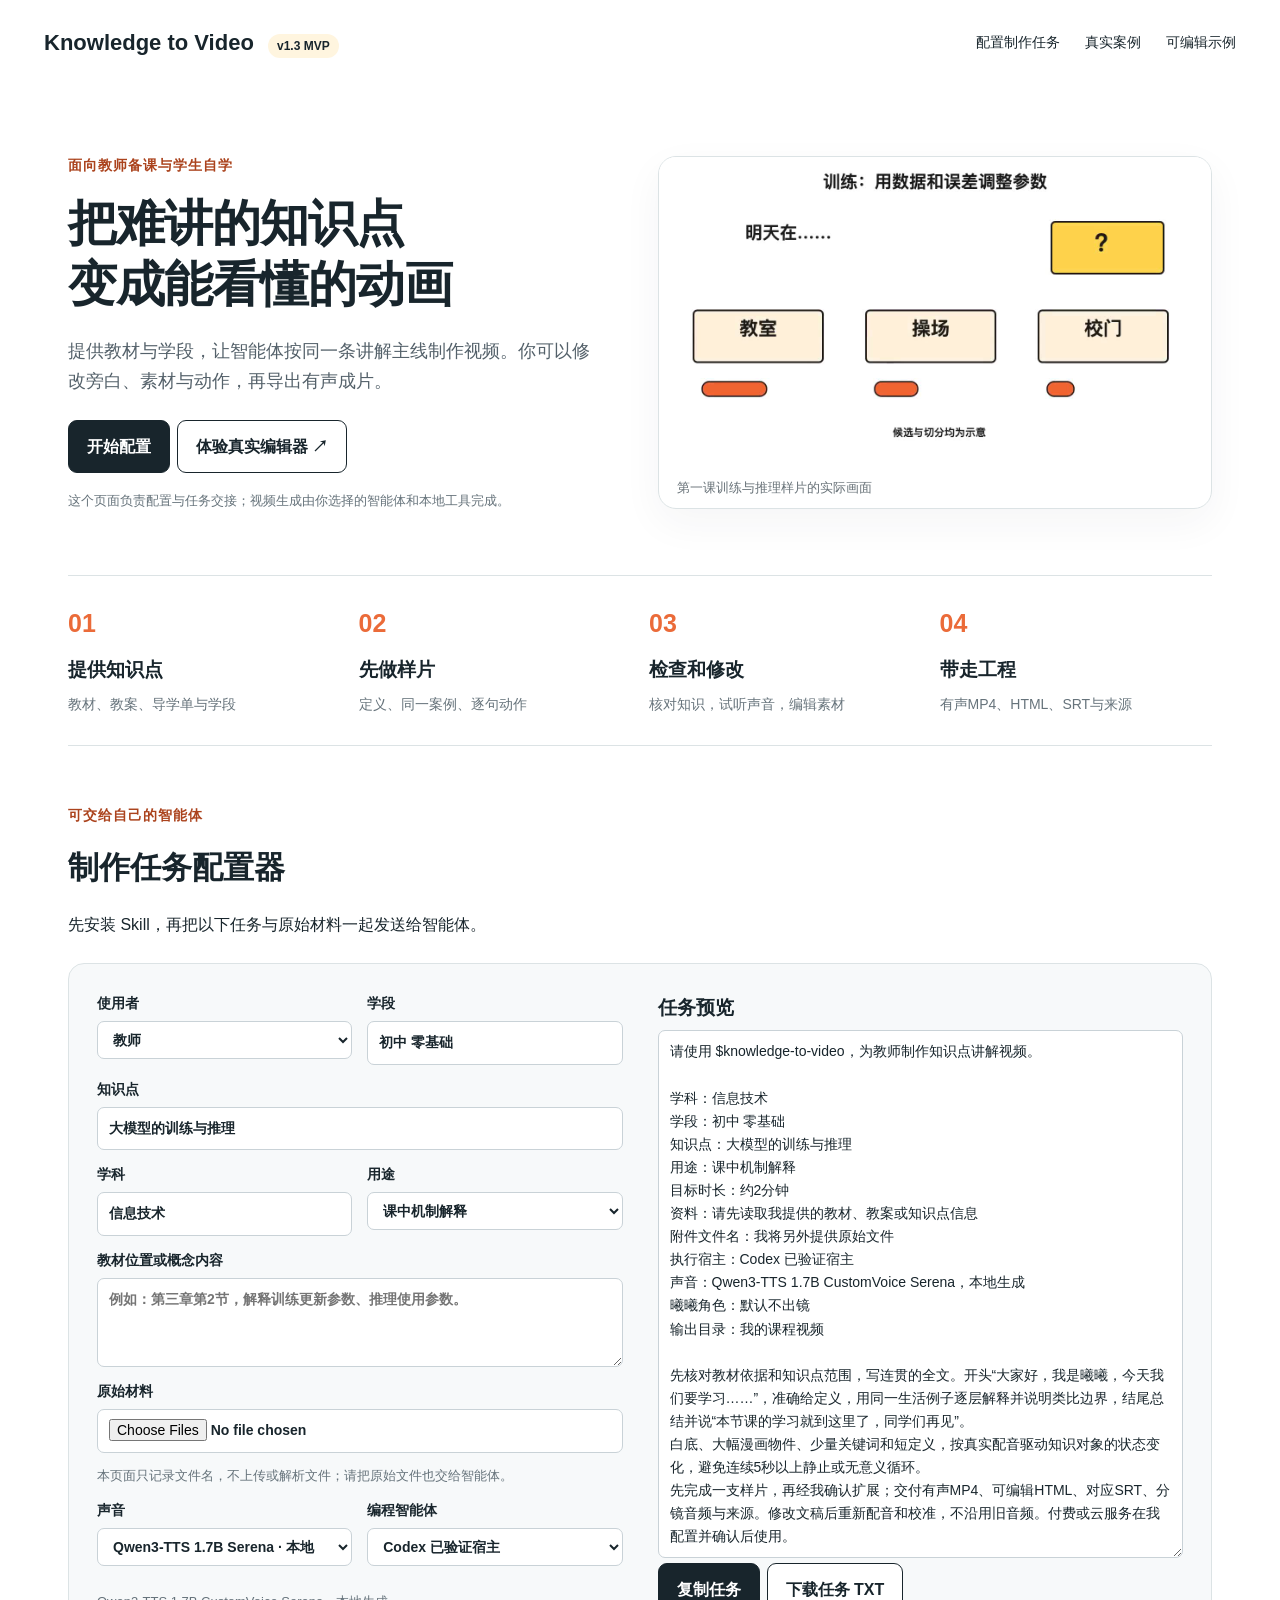
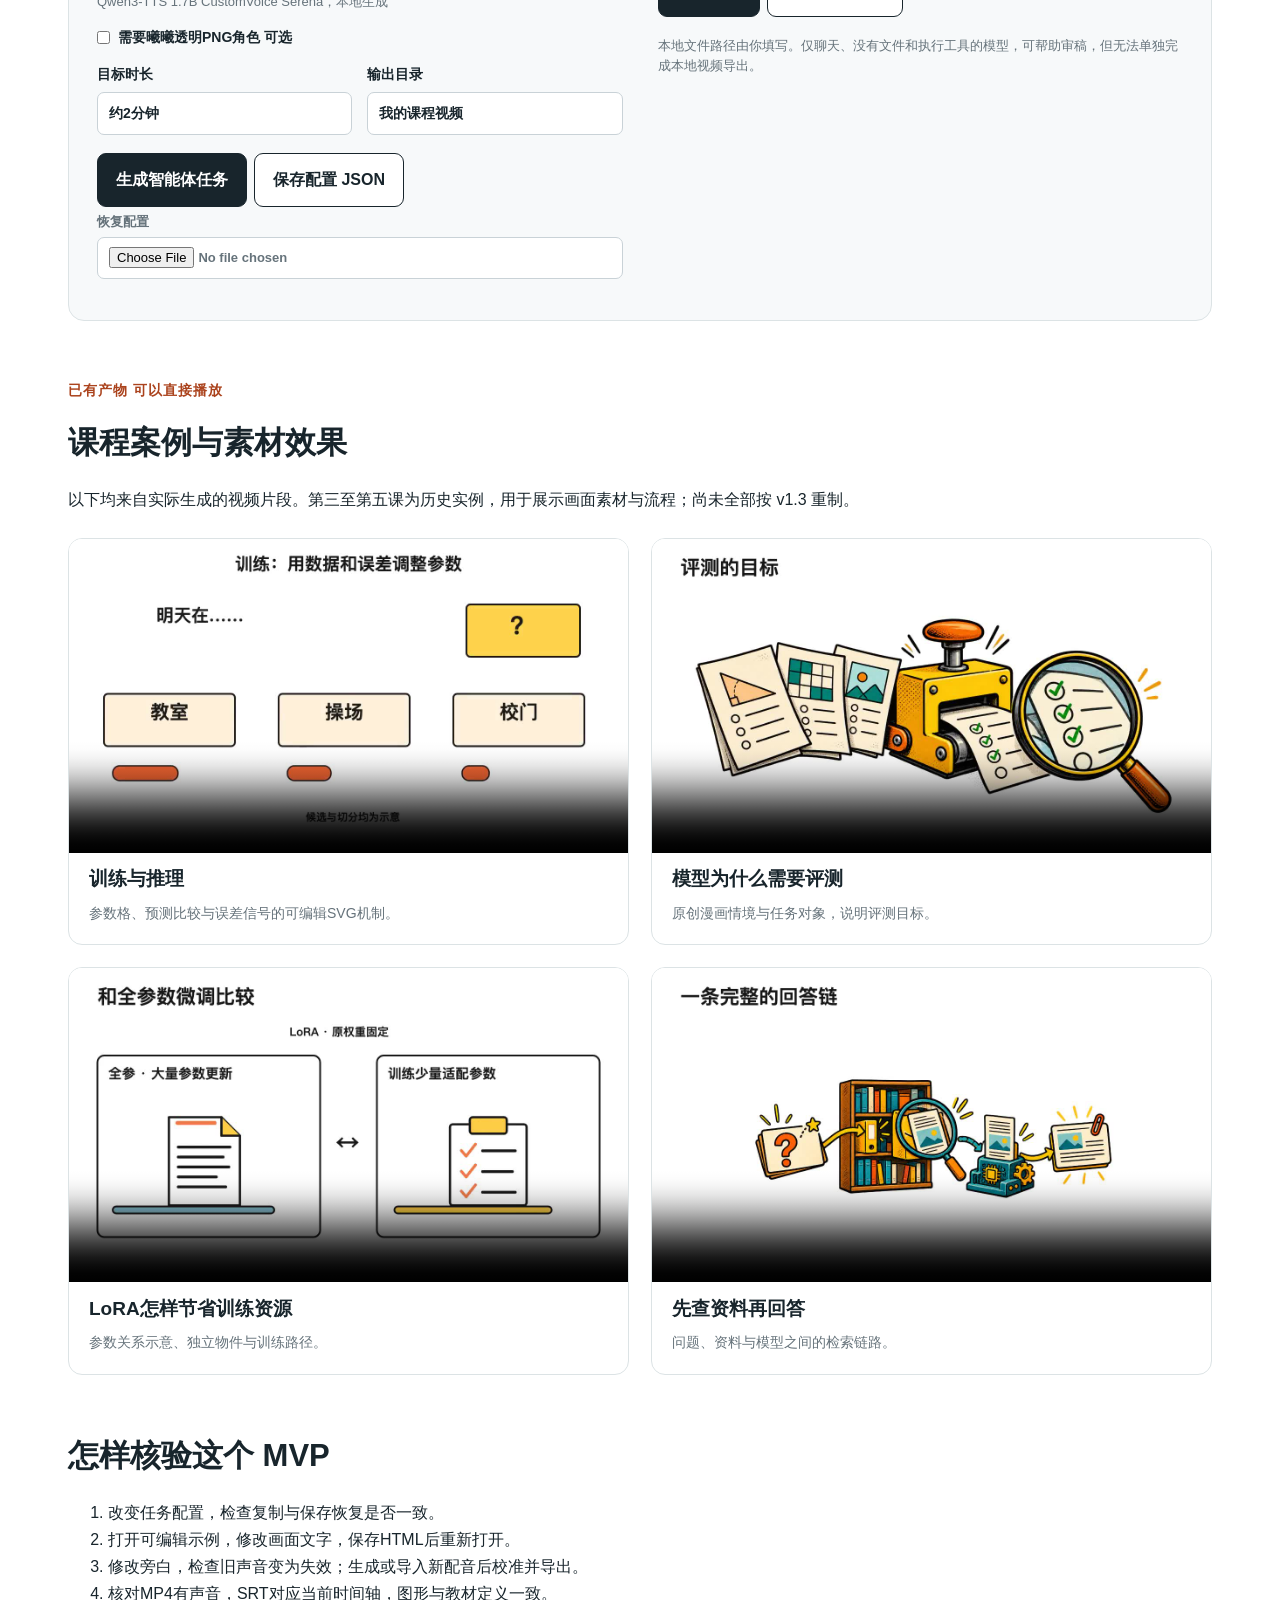
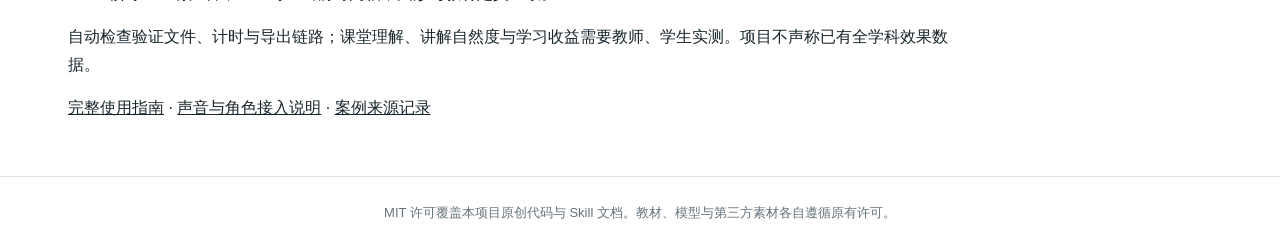
==== docs/demo/index.html @ c797dc98 "Add teacher MVP demo, voice options, MIT license and project documentation" ====
<!doctype html><html lang="zh-CN"><meta charset="UTF-8"><meta name="viewport" content="width=device-width,initial-scale=1"><title>Knowledge to Video 制作任务与案例 Demo</title><link rel="stylesheet" href="demo.css"><body>
<header><a class="brand" href="../../README.md">Knowledge to Video <small>v1.3 MVP</small></a><nav><a href="#task">配置制作任务</a><a href="#cases">真实案例</a><a href="../../examples/notice-training/可编辑工程/编辑器.html">可编辑示例</a></nav></header>
<main><section class="hero"><div><p class="eyebrow">面向教师备课与学生自学</p><h1>把难讲的知识点<br>变成能看懂的动画</h1><p class="lead">提供教材与学段，让智能体按同一条讲解主线制作视频。你可以修改旁白、素材与动作，再导出有声成片。</p><a class="button" href="#task">开始配置</a><a class="button secondary" href="../../examples/notice-training/可编辑工程/编辑器.html">体验真实编辑器 ↗</a><p class="hint">这个页面负责配置与任务交接；视频生成由你选择的智能体和本地工具完成。</p></div><figure><img src="media/training.jpg" alt="真实课程画面 参数随训练更新的漫画机制动画"><figcaption>第一课训练与推理样片的实际画面</figcaption></figure></section>
<section class="steps"><article><b>01</b><h3>提供知识点</h3><p>教材、教案、导学单与学段</p></article><article><b>02</b><h3>先做样片</h3><p>定义、同一案例、逐句动作</p></article><article><b>03</b><h3>检查和修改</h3><p>核对知识，试听声音，编辑素材</p></article><article><b>04</b><h3>带走工程</h3><p>有声MP4、HTML、SRT与来源</p></article></section>
<section id="task"><div class="section-title"><p class="eyebrow">可交给自己的智能体</p><h2>制作任务配置器</h2><p>先安装 Skill，再把以下任务与原始材料一起发送给智能体。</p></div><div class="workspace"><form id="briefForm"><div class="row"><label>使用者<select id="userType"><option>教师</option><option>学生</option></select></label><label>学段<input id="grade" value="初中 零基础"></label></div><label>知识点<input id="topic" value="大模型的训练与推理" required></label><div class="row"><label>学科<input id="subject" value="信息技术"></label><label>用途<select id="purpose"><option>课中机制解释</option><option>课前备课与导入</option><option>课后复习</option><option>自学</option><option>备考</option></select></label></div><label>教材位置或概念内容<textarea id="material" rows="3" placeholder="例如：第三章第2节，解释训练更新参数、推理使用参数。"></textarea></label><label>原始材料<input id="files" type="file" multiple accept=".pdf,.docx,.txt,.md,.png,.jpg,.mp4"></label><p class="hint">本页面只记录文件名，不上传或解析文件；请把原始文件也交给智能体。</p><div class="row"><label>声音<select id="voice"><option value="qwen">Qwen3-TTS 1.7B Serena · 本地</option><option value="azure">微软晓晓 · Azure账号</option><option value="breeze">BreezeBlue · 生成后导入</option><option value="import">我自己的配音 · 导入</option></select></label><label>编程智能体<select id="agent"><option>Codex 已验证宿主</option><option>其他具备文件与代码执行工具的智能体 待验证</option></select></label></div><p id="voiceNote" class="hint"></p><label class="check"><input id="avatar" type="checkbox">需要曦曦透明PNG角色 可选</label><div class="row"><label>目标时长<input id="length" value="约2分钟"></label><label>输出目录<input id="output" value="我的课程视频"></label></div><button type="submit">生成智能体任务</button><button type="button" id="saveBrief" class="secondary">保存配置 JSON</button><label class="hint">恢复配置<input id="loadBrief" type="file" accept=".json"></label></form><aside><h3>任务预览</h3><textarea id="prompt" rows="22" readonly></textarea><button id="copy">复制任务</button><button id="downloadPrompt" class="secondary">下载任务 TXT</button><p id="message" role="status"></p><p class="hint">本地文件路径由你填写。仅聊天、没有文件和执行工具的模型，可帮助审稿，但无法单独完成本地视频导出。</p></aside></div></section>
<section id="cases"><div class="section-title"><p class="eyebrow">已有产物 可以直接播放</p><h2>课程案例与素材效果</h2><p>以下均来自实际生成的视频片段。第三至第五课为历史实例，用于展示画面素材与流程；尚未全部按 v1.3 重制。</p></div><div class="cases"><article><video controls preload="metadata" poster="media/training.jpg" src="media/training.mp4"></video><h3>训练与推理</h3><p>参数格、预测比较与误差信号的可编辑SVG机制。</p></article><article><video controls preload="metadata" poster="media/evaluation.jpg" src="media/evaluation.mp4"></video><h3>模型为什么需要评测</h3><p>原创漫画情境与任务对象，说明评测目标。</p></article><article><video controls preload="metadata" poster="media/lora.jpg" src="media/lora.mp4"></video><h3>LoRA怎样节省训练资源</h3><p>参数关系示意、独立物件与训练路径。</p></article><article><video controls preload="metadata" poster="media/rag.jpg" src="media/rag.mp4"></video><h3>先查资料再回答</h3><p>问题、资料与模型之间的检索链路。</p></article></div></section>
<section class="verification"><h2>怎样核验这个 MVP</h2><ol><li>改变任务配置，检查复制与保存恢复是否一致。</li><li>打开可编辑示例，修改画面文字，保存HTML后重新打开。</li><li>修改旁白，检查旧声音变为失效；生成或导入新配音后校准并导出。</li><li>核对MP4有声音，SRT对应当前时间轴，图形与教材定义一致。</li></ol><p>自动检查验证文件、计时与导出链路；课堂理解、讲解自然度与学习收益需要教师、学生实测。项目不声称已有全学科效果数据。</p><a href="../../references/09-user-guide.md">完整使用指南</a> · <a href="../../references/10-providers-and-avatar.md">声音与角色接入说明</a> · <a href="cases.json">案例来源记录</a></section></main><footer>MIT 许可覆盖本项目原创代码与 Skill 文档。教材、模型与第三方素材各自遵循原有许可。</footer><script src="demo.js"></script></body></html>
---- docs/demo/demo.css ----
:root{--ink:#18252c;--orange:#eb6b39;--line:#dce3e5;--paper:#fff;--pale:#fff5df}*{box-sizing:border-box}html{scroll-behavior:smooth}body{margin:0;background:#fff;color:var(--ink);font:16px/1.7 -apple-system,BlinkMacSystemFont,"PingFang SC","Microsoft YaHei",sans-serif}header{display:flex;justify-content:space-between;align-items:center;max-width:1240px;margin:auto;padding:24px}a{color:inherit}.brand{text-decoration:none;font-size:22px;font-weight:800}.brand small{font-size:12px;background:var(--pale);padding:5px 9px;border-radius:30px;margin-left:8px}nav{display:flex;gap:25px}nav a{text-decoration:none;font-size:14px}main{max-width:1192px;margin:auto;padding:0 24px}.hero{display:grid;grid-template-columns:1fr 1fr;gap:35px;align-items:center;padding:55px 0 50px}.eyebrow{color:#ab431d;font-weight:700;letter-spacing:1px;font-size:14px}h1{font-size:49px;line-height:1.25;letter-spacing:-1px;margin:15px 0 20px}h2{font-size:31px;margin:5px 0 12px}h3{font-size:19px;margin:10px 0 6px}.lead{font-size:18px;color:#54616a;max-width:530px}.hint{font-size:13px;color:#66737b;line-height:1.6}.button,button{display:inline-block;padding:12px 18px;border:1px solid var(--ink);border-radius:9px;background:var(--ink);color:white;font:inherit;font-weight:650;text-decoration:none;cursor:pointer;margin:5px 7px 5px 0}.secondary{background:white;color:var(--ink)}figure{margin:0;border:1px solid var(--line);border-radius:18px;overflow:hidden;box-shadow:0 14px 40px #26343d0c}figure img{width:100%;display:block}figcaption{font-size:13px;padding:9px 18px;color:#687278}.steps{display:grid;grid-template-columns:repeat(4,1fr);gap:18px;border-top:1px solid var(--line);border-bottom:1px solid var(--line);padding:26px 0}.steps b{color:var(--orange);font-size:25px}.steps p{font-size:14px;color:#66737b;margin:3px 0}.section-title{margin:58px 0 25px}.workspace{display:grid;grid-template-columns:1fr 1fr;gap:35px;background:#f7f9fa;border:1px solid var(--line);border-radius:16px;padding:28px}label{display:block;font-size:14px;font-weight:650;margin-bottom:13px}input,select,textarea{display:block;width:100%;font:inherit;color:inherit;border:1px solid #c9d2d7;border-radius:7px;background:white;padding:9px 11px;margin-top:5px}textarea{resize:vertical;line-height:1.65}.row{display:grid;grid-template-columns:1fr 1fr;gap:15px}.check{display:flex;gap:8px;align-items:center}.check input{width:auto;margin:0}aside>textarea{font-size:14px}aside h3{margin-top:0}.cases{display:grid;grid-template-columns:1fr 1fr;gap:22px}.cases article{border:1px solid var(--line);border-radius:14px;overflow:hidden;padding-bottom:15px}.cases video{width:100%;aspect-ratio:16/9;background:white;display:block}.cases h3,.cases p{padding:0 20px}.cases p{font-size:14px;color:#66737b;margin:4px 0}.verification{margin:55px 0;max-width:880px}footer{border-top:1px solid var(--line);padding:25px;text-align:center;font-size:13px;color:#66737b}#message{color:#875119;font-size:14px}@media(max-width:780px){.hero,.workspace,.cases{grid-template-columns:1fr}h1{font-size:37px}.steps{grid-template-columns:1fr 1fr}header nav{display:none}.workspace{padding:18px}.row{grid-template-columns:1fr}}
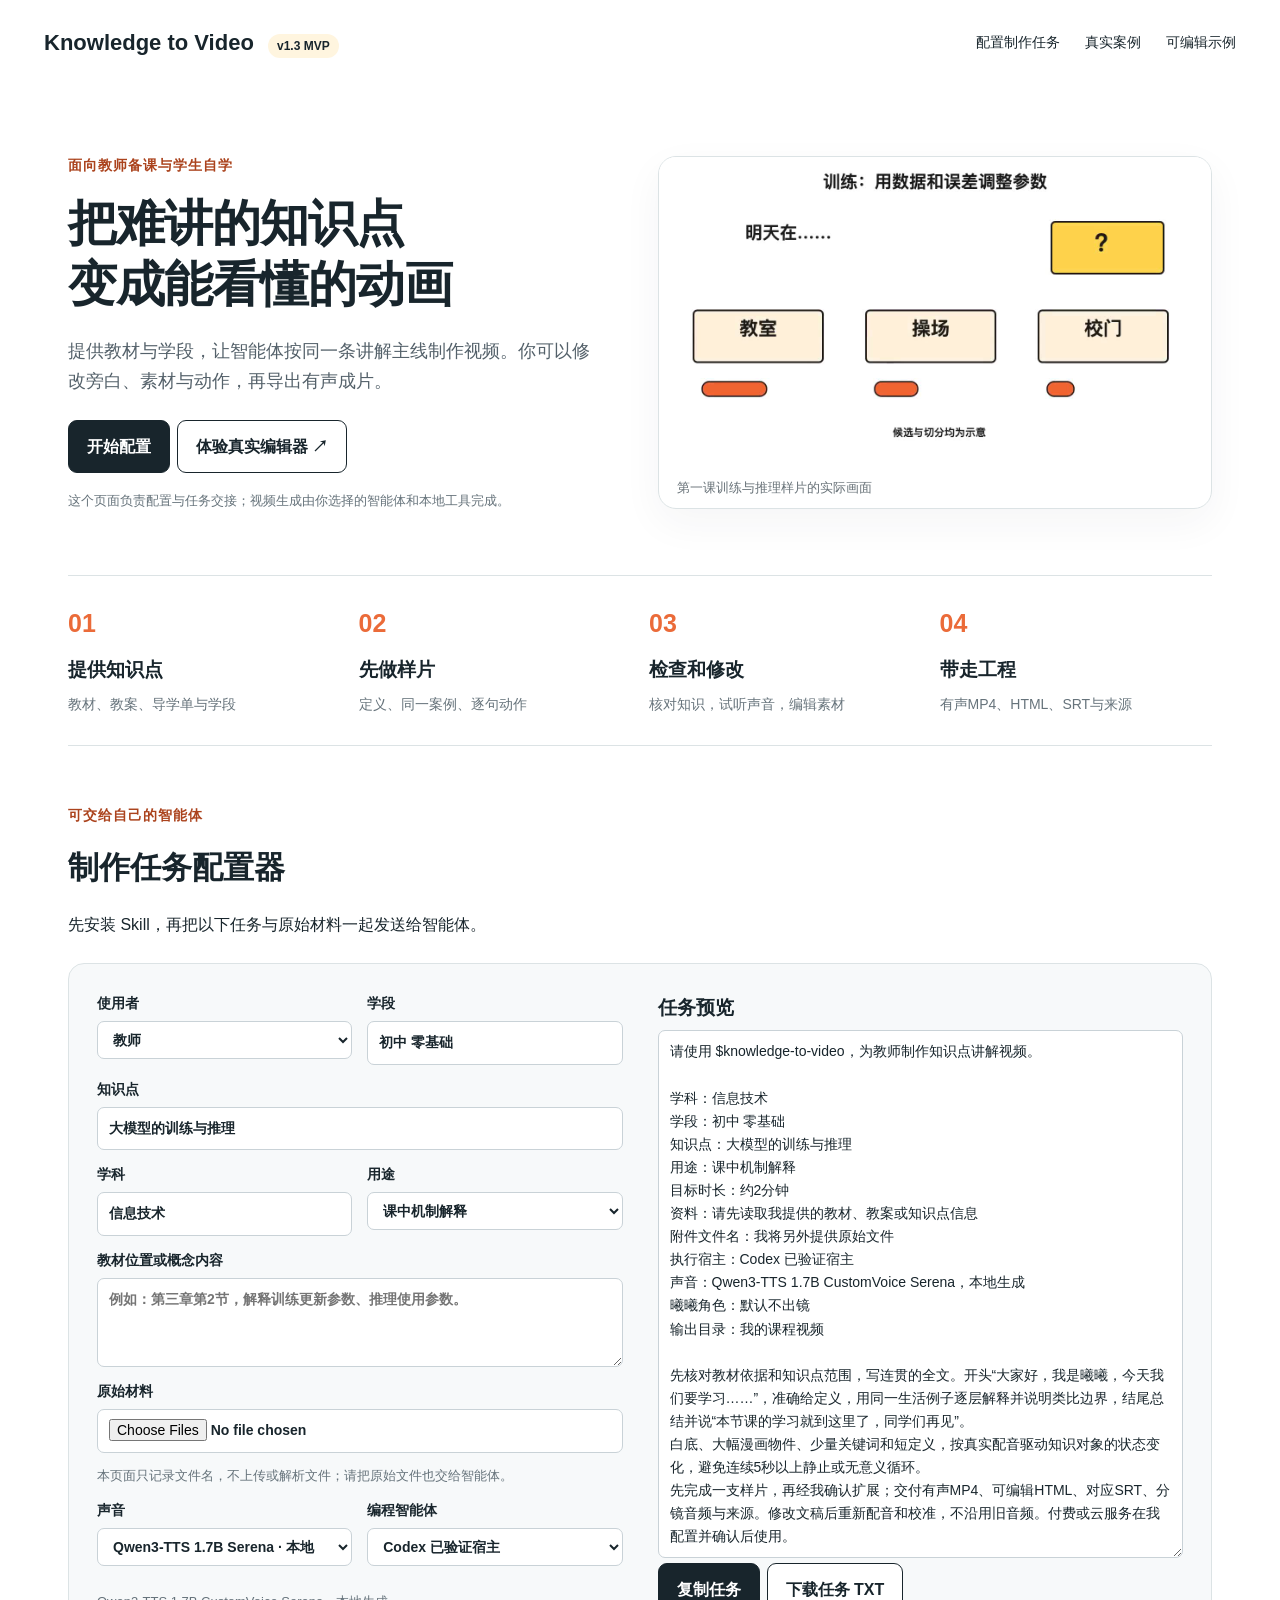
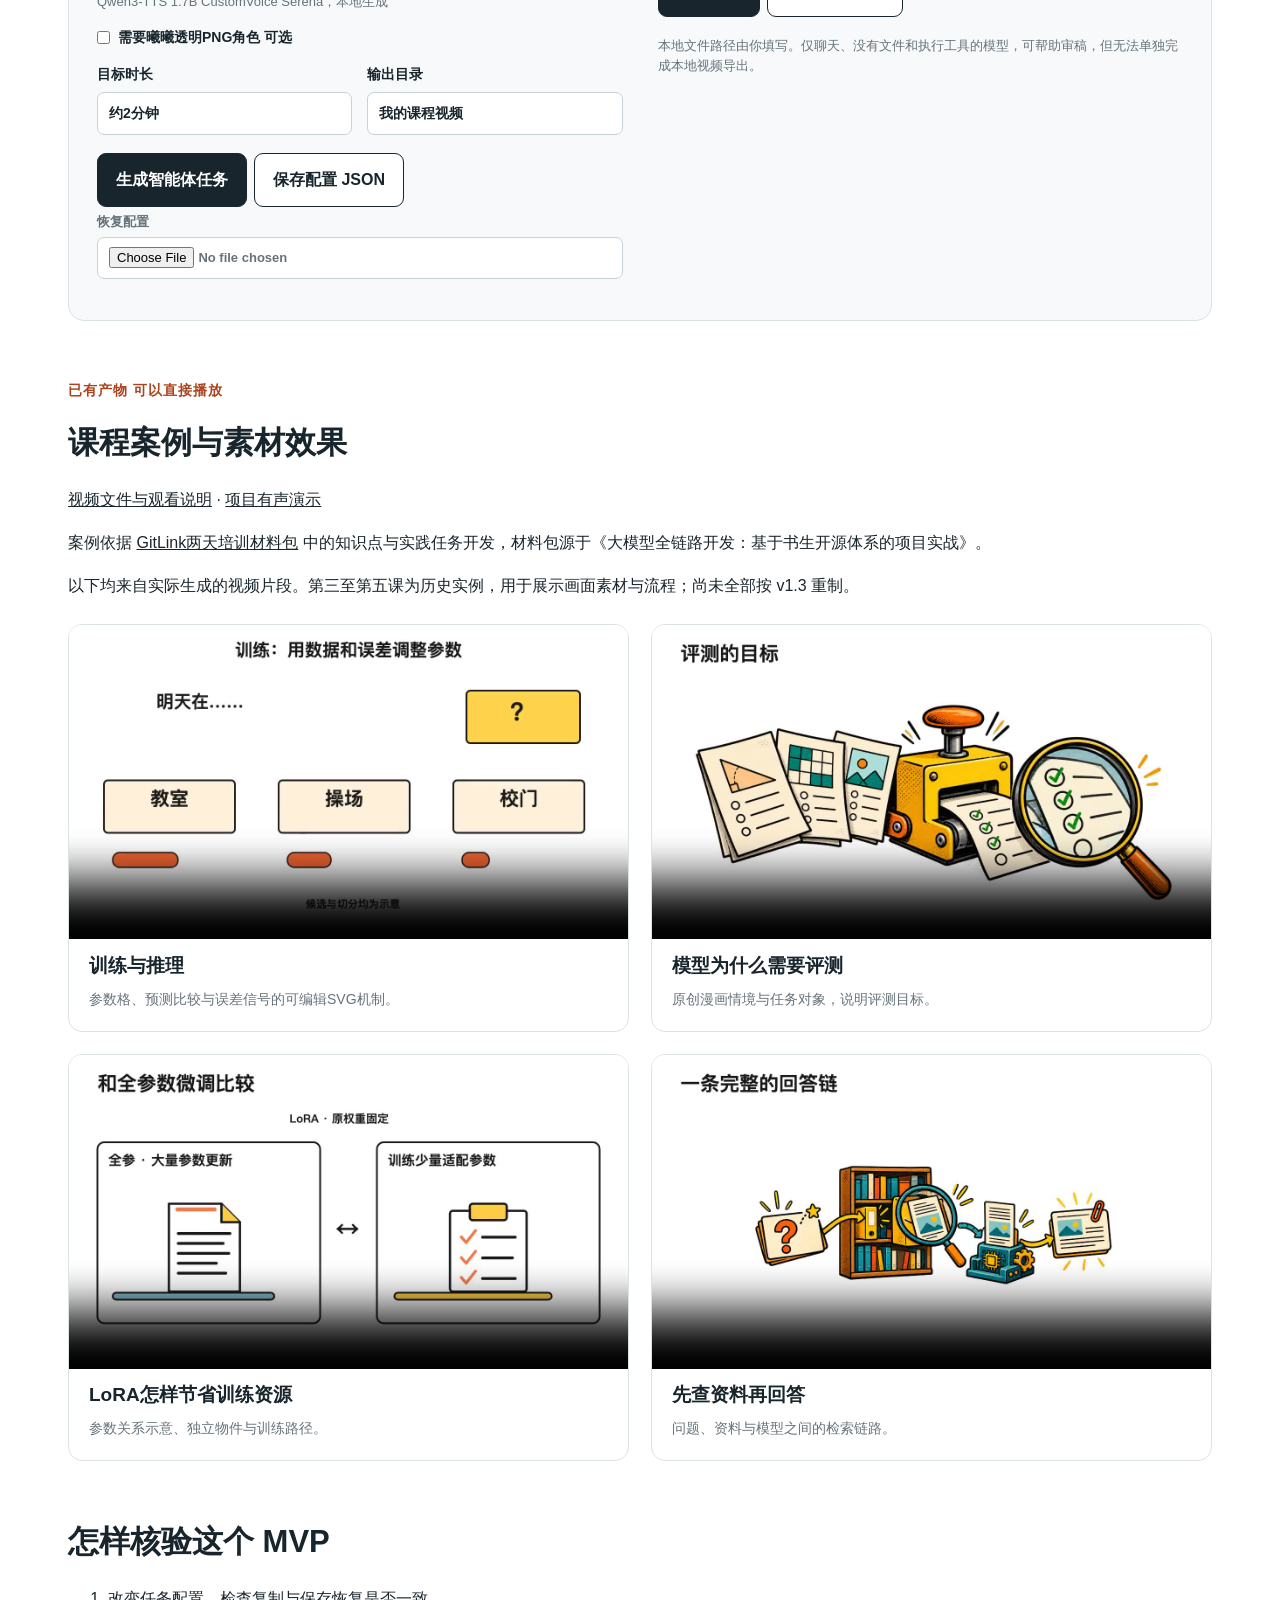
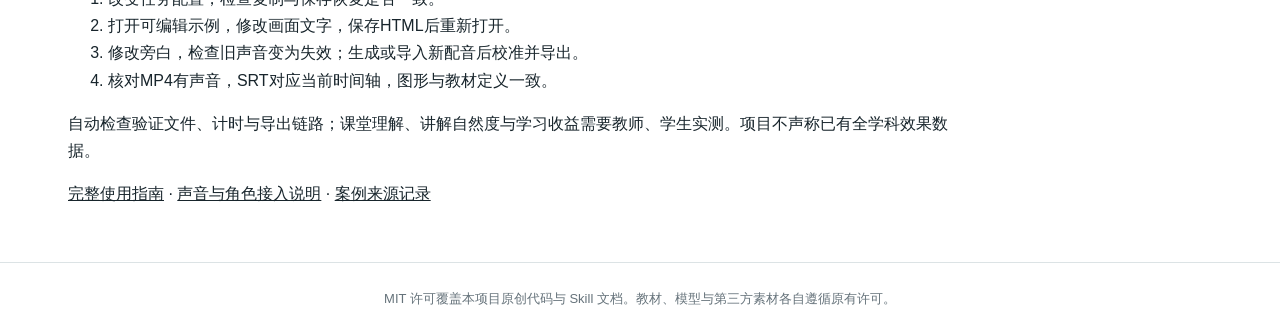
==== commit 427aca1c: "Publish narrated video examples and training material attribution" ====
--- a/docs/demo/index.html
+++ b/docs/demo/index.html
@@ -3,5 +3,5 @@
 <main><section class="hero"><div><p class="eyebrow">面向教师备课与学生自学</p><h1>把难讲的知识点<br>变成能看懂的动画</h1><p class="lead">提供教材与学段，让智能体按同一条讲解主线制作视频。你可以修改旁白、素材与动作，再导出有声成片。</p><a class="button" href="#task">开始配置</a><a class="button secondary" href="../../examples/notice-training/可编辑工程/编辑器.html">体验真实编辑器 ↗</a><p class="hint">这个页面负责配置与任务交接；视频生成由你选择的智能体和本地工具完成。</p></div><figure><img src="media/training.jpg" alt="真实课程画面 参数随训练更新的漫画机制动画"><figcaption>第一课训练与推理样片的实际画面</figcaption></figure></section>
 <section class="steps"><article><b>01</b><h3>提供知识点</h3><p>教材、教案、导学单与学段</p></article><article><b>02</b><h3>先做样片</h3><p>定义、同一案例、逐句动作</p></article><article><b>03</b><h3>检查和修改</h3><p>核对知识，试听声音，编辑素材</p></article><article><b>04</b><h3>带走工程</h3><p>有声MP4、HTML、SRT与来源</p></article></section>
 <section id="task"><div class="section-title"><p class="eyebrow">可交给自己的智能体</p><h2>制作任务配置器</h2><p>先安装 Skill，再把以下任务与原始材料一起发送给智能体。</p></div><div class="workspace"><form id="briefForm"><div class="row"><label>使用者<select id="userType"><option>教师</option><option>学生</option></select></label><label>学段<input id="grade" value="初中 零基础"></label></div><label>知识点<input id="topic" value="大模型的训练与推理" required></label><div class="row"><label>学科<input id="subject" value="信息技术"></label><label>用途<select id="purpose"><option>课中机制解释</option><option>课前备课与导入</option><option>课后复习</option><option>自学</option><option>备考</option></select></label></div><label>教材位置或概念内容<textarea id="material" rows="3" placeholder="例如：第三章第2节，解释训练更新参数、推理使用参数。"></textarea></label><label>原始材料<input id="files" type="file" multiple accept=".pdf,.docx,.txt,.md,.png,.jpg,.mp4"></label><p class="hint">本页面只记录文件名，不上传或解析文件；请把原始文件也交给智能体。</p><div class="row"><label>声音<select id="voice"><option value="qwen">Qwen3-TTS 1.7B Serena · 本地</option><option value="azure">微软晓晓 · Azure账号</option><option value="breeze">BreezeBlue · 生成后导入</option><option value="import">我自己的配音 · 导入</option></select></label><label>编程智能体<select id="agent"><option>Codex 已验证宿主</option><option>其他具备文件与代码执行工具的智能体 待验证</option></select></label></div><p id="voiceNote" class="hint"></p><label class="check"><input id="avatar" type="checkbox">需要曦曦透明PNG角色 可选</label><div class="row"><label>目标时长<input id="length" value="约2分钟"></label><label>输出目录<input id="output" value="我的课程视频"></label></div><button type="submit">生成智能体任务</button><button type="button" id="saveBrief" class="secondary">保存配置 JSON</button><label class="hint">恢复配置<input id="loadBrief" type="file" accept=".json"></label></form><aside><h3>任务预览</h3><textarea id="prompt" rows="22" readonly></textarea><button id="copy">复制任务</button><button id="downloadPrompt" class="secondary">下载任务 TXT</button><p id="message" role="status"></p><p class="hint">本地文件路径由你填写。仅聊天、没有文件和执行工具的模型，可帮助审稿，但无法单独完成本地视频导出。</p></aside></div></section>
-<section id="cases"><div class="section-title"><p class="eyebrow">已有产物 可以直接播放</p><h2>课程案例与素材效果</h2><p>以下均来自实际生成的视频片段。第三至第五课为历史实例，用于展示画面素材与流程；尚未全部按 v1.3 重制。</p></div><div class="cases"><article><video controls preload="metadata" poster="media/training.jpg" src="media/training.mp4"></video><h3>训练与推理</h3><p>参数格、预测比较与误差信号的可编辑SVG机制。</p></article><article><video controls preload="metadata" poster="media/evaluation.jpg" src="media/evaluation.mp4"></video><h3>模型为什么需要评测</h3><p>原创漫画情境与任务对象，说明评测目标。</p></article><article><video controls preload="metadata" poster="media/lora.jpg" src="media/lora.mp4"></video><h3>LoRA怎样节省训练资源</h3><p>参数关系示意、独立物件与训练路径。</p></article><article><video controls preload="metadata" poster="media/rag.jpg" src="media/rag.mp4"></video><h3>先查资料再回答</h3><p>问题、资料与模型之间的检索链路。</p></article></div></section>
+<section id="cases"><div class="section-title"><p class="eyebrow">已有产物 可以直接播放</p><h2>课程案例与素材效果</h2><p><a href="README.md">视频文件与观看说明</a> · <a href="media/project-demo.mp4">项目有声演示</a></p><p>案例依据 <a href="https://www.gitlink.org.cn/Christin-liu/Full_Link_Development_of_Large_Models">GitLink两天培训材料包</a> 中的知识点与实践任务开发，材料包源于《大模型全链路开发：基于书生开源体系的项目实战》。</p><p>以下均来自实际生成的视频片段。第三至第五课为历史实例，用于展示画面素材与流程；尚未全部按 v1.3 重制。</p></div><div class="cases"><article><video controls preload="metadata" poster="media/training.jpg" src="media/training.mp4"></video><h3>训练与推理</h3><p>参数格、预测比较与误差信号的可编辑SVG机制。</p></article><article><video controls preload="metadata" poster="media/evaluation.jpg" src="media/evaluation.mp4"></video><h3>模型为什么需要评测</h3><p>原创漫画情境与任务对象，说明评测目标。</p></article><article><video controls preload="metadata" poster="media/lora.jpg" src="media/lora.mp4"></video><h3>LoRA怎样节省训练资源</h3><p>参数关系示意、独立物件与训练路径。</p></article><article><video controls preload="metadata" poster="media/rag.jpg" src="media/rag.mp4"></video><h3>先查资料再回答</h3><p>问题、资料与模型之间的检索链路。</p></article></div></section>
 <section class="verification"><h2>怎样核验这个 MVP</h2><ol><li>改变任务配置，检查复制与保存恢复是否一致。</li><li>打开可编辑示例，修改画面文字，保存HTML后重新打开。</li><li>修改旁白，检查旧声音变为失效；生成或导入新配音后校准并导出。</li><li>核对MP4有声音，SRT对应当前时间轴，图形与教材定义一致。</li></ol><p>自动检查验证文件、计时与导出链路；课堂理解、讲解自然度与学习收益需要教师、学生实测。项目不声称已有全学科效果数据。</p><a href="../../references/09-user-guide.md">完整使用指南</a> · <a href="../../references/10-providers-and-avatar.md">声音与角色接入说明</a> · <a href="cases.json">案例来源记录</a></section></main><footer>MIT 许可覆盖本项目原创代码与 Skill 文档。教材、模型与第三方素材各自遵循原有许可。</footer><script src="demo.js"></script></body></html>
